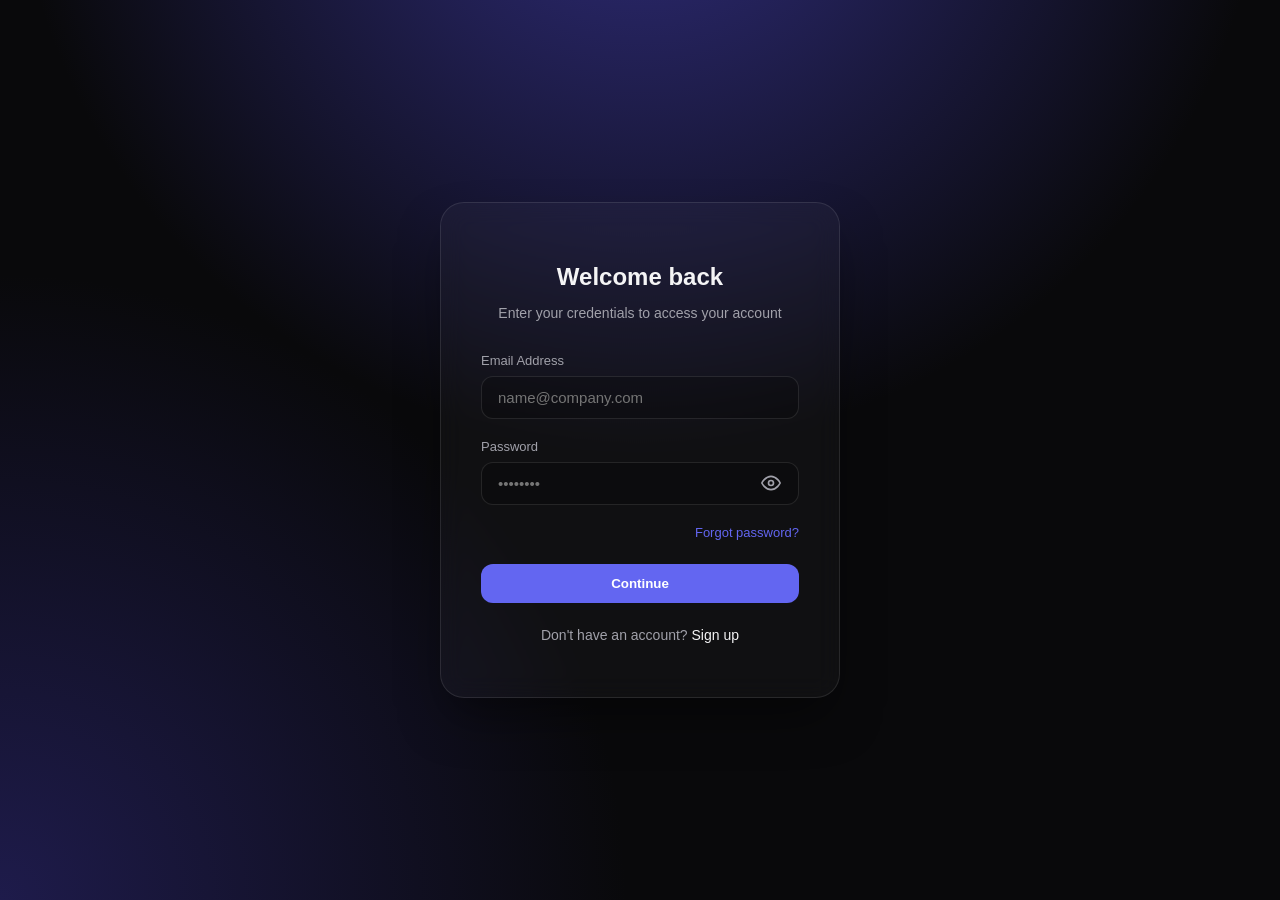
==== index.html @ f5252317 "created login UI with styling and added validation & password toggle" ====
<!DOCTYPE html>
<html lang="en">
<head>
    <meta charset="UTF-8">
    <meta name="viewport" content="width=device-width, initial-scale=1.0">
    <title>Premium Login</title>
    <link rel="stylesheet" href="style.css">
</head>
<body>
    <div class="bg-glow"></div>
    
    <div class="container">
        <form class="login-box">
            <div class="header">
                <h2>Welcome back</h2>
                <p>Enter your credentials to access your account</p>
            </div>

            <div class="input-group">
                <label>Email Address</label>
                <input type="email" placeholder="name@company.com" required>
            </div>

            <div class="input-group">
                <label>Password</label>
                <div class="password-wrapper">
                    <input type="password" id="password" placeholder="••••••••" required>
                    <button type="button" class="toggle-btn" onclick="togglePassword()">
                        <svg xmlns="http://www.w3.org/2000/svg" width="20" height="20" viewBox="0 0 24 24" fill="none" stroke="currentColor" stroke-width="2" stroke-linecap="round" stroke-linejoin="round"><path d="M1 12s4-8 11-8 11 8 11 8-4 8-11 8-11-8-11-8z"></path><circle cx="12" cy="12" r="3"></circle></svg>
                    </button>
                </div>
            </div>

            <div class="actions">
                <a href="#" class="forgot-link">Forgot password?</a>
            </div>

            <button type="submit" class="submit-btn">Continue</button>
            
            <p class="footer-text">Don't have an account? <a href="#">Sign up</a></p>
        </form>
    </div>

    <script src="script.js"></script>
</body>
</html>
---- style.css ----
:root {
    --primary: #6366f1;
    --bg-dark: #09090b;
    --card-bg: rgba(255, 255, 255, 0.03);
    --border: rgba(255, 255, 255, 0.1);
    --text-main: #f4f4f5;
    --text-muted: #a1a1aa;
}

body {
    margin: 0;
    font-family: 'Inter', -apple-system, sans-serif;
    background-color: var(--bg-dark);
    color: var(--text-main);
    display: flex;
    justify-content: center;
    align-items: center;
    height: 100vh;
    overflow: hidden;
}

/* Background mesh gradient effect */
.bg-glow {
    position: absolute;
    top: 0; left: 0; right: 0; bottom: 0;
    background: radial-gradient(circle at 50% -20%, #312e81 0%, transparent 50%),
                radial-gradient(circle at 0% 100%, #1e1b4b 0%, transparent 40%);
    z-index: -1;
}

.container {
    width: 100%;
    max-width: 400px;
    padding: 20px;
}

.login-box {
    background: var(--card-bg);
    backdrop-filter: blur(12px);
    border: 1px solid var(--border);
    padding: 40px;
    border-radius: 24px;
    box-shadow: 0 25px 50px -12px rgba(0, 0, 0, 0.5);
}

.header { text-align: center; margin-bottom: 32px; }
.header h2 { font-size: 24px; font-weight: 600; margin-bottom: 8px; }
.header p { color: var(--text-muted); font-size: 14px; }

.input-group { margin-bottom: 20px; }
.input-group label { display: block; font-size: 13px; font-weight: 500; margin-bottom: 8px; color: var(--text-muted); }

input {
    width: 100%;
    padding: 12px 16px;
    background: rgba(0, 0, 0, 0.2);
    border: 1px solid var(--border);
    border-radius: 12px;
    color: white;
    font-size: 15px;
    transition: all 0.2s ease;
    box-sizing: border-box;
}

input:focus {
    outline: none;
    border-color: var(--primary);
    box-shadow: 0 0 0 4px rgba(99, 102, 241, 0.1);
}

.password-wrapper { position: relative; }
.toggle-btn {
    position: absolute;
    right: 12px; top: 50%;
    transform: translateY(-50%);
    background: none; border: none; color: var(--text-muted);
    cursor: pointer; display: flex;
}

.actions { display: flex; justify-content: flex-end; margin-bottom: 24px; }
.forgot-link { font-size: 13px; color: var(--primary); text-decoration: none; }

.submit-btn {
    width: 100%;
    padding: 12px;
    background: var(--primary);
    color: white;
    border: none;
    border-radius: 12px;
    font-weight: 600;
    cursor: pointer;
    transition: transform 0.1s active, opacity 0.2s;
}

.submit-btn:hover { opacity: 0.9; }
.submit-btn:active { transform: scale(0.98); }

.footer-text { text-align: center; font-size: 14px; color: var(--text-muted); margin-top: 24px; }
.footer-text a { color: var(--text-main); text-decoration: none; font-weight: 500; }
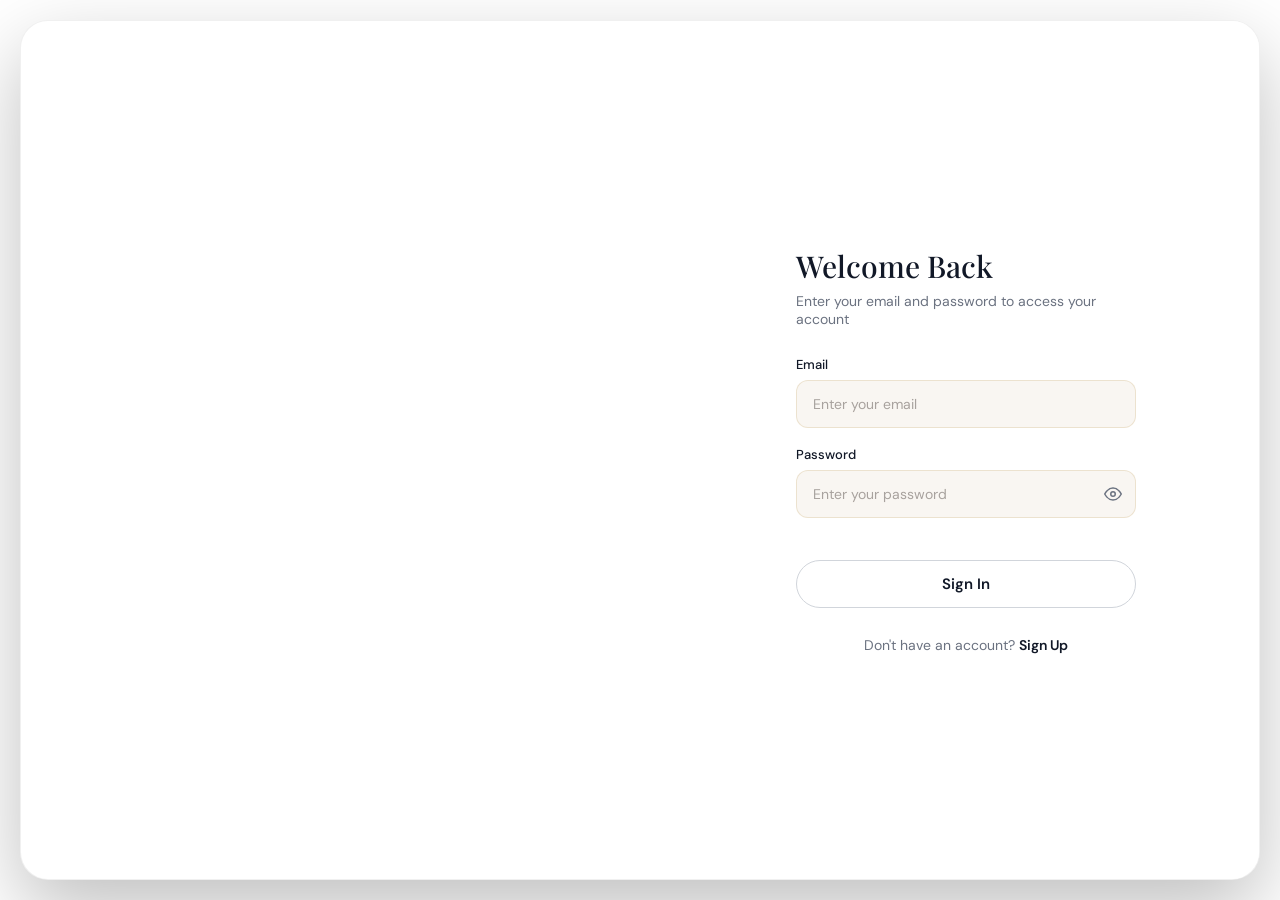
==== commit 99c7325b: "Redesign UI for better UI/UX" ====
--- a/index.html
+++ b/index.html
@@ -3,44 +3,96 @@
 <head>
     <meta charset="UTF-8">
     <meta name="viewport" content="width=device-width, initial-scale=1.0">
-    <title>Premium Login</title>
+    <title>Login</title>
+
+    <!-- Fonts -->
+    <link rel="preconnect" href="https://fonts.googleapis.com">
+    <link href="https://fonts.googleapis.com/css2?family=Playfair+Display:wght@400;500;600&family=DM+Sans:wght@300;400;500;600&display=swap" rel="stylesheet">
+
     <link rel="stylesheet" href="style.css">
 </head>
 <body>
-    <div class="bg-glow"></div>
-    
-    <div class="container">
-        <form class="login-box">
-            <div class="header">
-                <h2>Welcome back</h2>
-                <p>Enter your credentials to access your account</p>
+
+<div class="outer-card">
+
+    <!-- LEFT PANEL -->
+    <div class="visual-panel">
+        <div class="quote-label">A Wise Quote</div>
+
+        <div class="visual-text">
+            <h1>Get Everything<br>You Want</h1>
+            <p>You can get everything you want if you work hard, trust the process, and stick to the plan.</p>
+        </div>
+    </div>
+
+    <!-- RIGHT PANEL -->
+    <div class="form-panel">
+
+        <form action="auth.php" method="POST" class="form-content">
+
+            <h2>Welcome Back</h2>
+            <p class="subtitle">Enter your email and password to access your account</p>
+
+            <!-- EMAIL -->
+            <div class="input-group">
+                <label>Email</label>
+                <input type="email" name="userId" placeholder="Enter your email" required>
             </div>
 
-            <div class="input-group">
-                <label>Email Address</label>
-                <input type="email" placeholder="name@company.com" required>
-            </div>
-
+            <!-- PASSWORD -->
             <div class="input-group">
                 <label>Password</label>
                 <div class="password-wrapper">
-                    <input type="password" id="password" placeholder="••••••••" required>
+                    <input type="password" id="password" name="password" placeholder="Enter your password" required>
+
                     <button type="button" class="toggle-btn" onclick="togglePassword()">
-                        <svg xmlns="http://www.w3.org/2000/svg" width="20" height="20" viewBox="0 0 24 24" fill="none" stroke="currentColor" stroke-width="2" stroke-linecap="round" stroke-linejoin="round"><path d="M1 12s4-8 11-8 11 8 11 8-4 8-11 8-11-8-11-8z"></path><circle cx="12" cy="12" r="3"></circle></svg>
+                        <svg id="eye-icon" viewBox="0 0 24 24" fill="none" stroke="currentColor" stroke-width="2">
+                            <path d="M1 12s4-8 11-8 11 8 11 8-4 8-11 8-11-8-11-8z"/>
+                            <circle cx="12" cy="12" r="3"/>
+                        </svg>
                     </button>
                 </div>
             </div>
 
-            <div class="actions">
-                <a href="#" class="forgot-link">Forgot password?</a>
-            </div>
+            <!-- ERROR MESSAGE -->
+            <p id="server-error" style="color:red; margin-bottom:10px;"></p>
 
-            <button type="submit" class="submit-btn">Continue</button>
-            
-            <p class="footer-text">Don't have an account? <a href="#">Sign up</a></p>
+            <!-- BUTTON -->
+            <button type="submit" class="submit-btn">
+                <span>Sign In</span>
+            </button>
+
         </form>
+
+        <p class="footer-text">
+            Don't have an account? <a href="signup.html">Sign Up</a>
+        </p>
+
     </div>
+</div>
 
-    <script src="script.js"></script>
+<!-- JS -->
+ <script src="script.js"></script>
+<script>
+    function togglePassword() {
+        const input = document.getElementById('password');
+        const icon = document.getElementById('eye-icon');
+
+        if (input.type === 'password') {
+            input.type = 'text';
+            icon.innerHTML = `
+                <path d="M17.94 17.94A10.07 10.07 0 0 1 12 20c-7 0-11-8-11-8a18.45 18.45 0 0 1 5.06-5.94"/>
+                <line x1="1" y1="1" x2="23" y2="23"/>
+            `;
+        } else {
+            input.type = 'password';
+            icon.innerHTML = `
+                <path d="M1 12s4-8 11-8 11 8 11 8-4 8-11 8-11-8-11-8z"/>
+                <circle cx="12" cy="12" r="3"/>
+            `;
+        }
+    }
+</script>
+
 </body>
 </html>
--- a/style.css
+++ b/style.css
@@ -1,99 +1,269 @@
-:root {
-    --primary: #6366f1;
-    --bg-dark: #09090b;
-    --card-bg: rgba(255, 255, 255, 0.03);
-    --border: rgba(255, 255, 255, 0.1);
-    --text-main: #f4f4f5;
-    --text-muted: #a1a1aa;
-}
-
-body {
-    margin: 0;
-    font-family: 'Inter', -apple-system, sans-serif;
-    background-color: var(--bg-dark);
-    color: var(--text-main);
-    display: flex;
-    justify-content: center;
-    align-items: center;
-    height: 100vh;
-    overflow: hidden;
-}
-
-/* Background mesh gradient effect */
-.bg-glow {
-    position: absolute;
-    top: 0; left: 0; right: 0; bottom: 0;
-    background: radial-gradient(circle at 50% -20%, #312e81 0%, transparent 50%),
-                radial-gradient(circle at 0% 100%, #1e1b4b 0%, transparent 40%);
-    z-index: -1;
-}
-
-.container {
-    width: 100%;
-    max-width: 400px;
-    padding: 20px;
-}
-
-.login-box {
-    background: var(--card-bg);
-    backdrop-filter: blur(12px);
-    border: 1px solid var(--border);
-    padding: 40px;
-    border-radius: 24px;
-    box-shadow: 0 25px 50px -12px rgba(0, 0, 0, 0.5);
-}
-
-.header { text-align: center; margin-bottom: 32px; }
-.header h2 { font-size: 24px; font-weight: 600; margin-bottom: 8px; }
-.header p { color: var(--text-muted); font-size: 14px; }
-
-.input-group { margin-bottom: 20px; }
-.input-group label { display: block; font-size: 13px; font-weight: 500; margin-bottom: 8px; color: var(--text-muted); }
-
-input {
-    width: 100%;
-    padding: 12px 16px;
-    background: rgba(0, 0, 0, 0.2);
-    border: 1px solid var(--border);
-    border-radius: 12px;
-    color: white;
-    font-size: 15px;
-    transition: all 0.2s ease;
-    box-sizing: border-box;
-}
-
-input:focus {
-    outline: none;
-    border-color: var(--primary);
-    box-shadow: 0 0 0 4px rgba(99, 102, 241, 0.1);
-}
-
-.password-wrapper { position: relative; }
-.toggle-btn {
-    position: absolute;
-    right: 12px; top: 50%;
-    transform: translateY(-50%);
-    background: none; border: none; color: var(--text-muted);
-    cursor: pointer; display: flex;
-}
-
-.actions { display: flex; justify-content: flex-end; margin-bottom: 24px; }
-.forgot-link { font-size: 13px; color: var(--primary); text-decoration: none; }
-
-.submit-btn {
-    width: 100%;
-    padding: 12px;
-    background: var(--primary);
-    color: white;
-    border: none;
-    border-radius: 12px;
-    font-weight: 600;
-    cursor: pointer;
-    transition: transform 0.1s active, opacity 0.2s;
-}
-
-.submit-btn:hover { opacity: 0.9; }
-.submit-btn:active { transform: scale(0.98); }
-
-.footer-text { text-align: center; font-size: 14px; color: var(--text-muted); margin-top: 24px; }
-.footer-text a { color: var(--text-main); text-decoration: none; font-weight: 500; }+
+        :root {
+            --primary: #c8a96a;
+            --text: #111827;
+            --muted: #6b7280;
+            --border: #e5e7eb;
+            --input-bg: #f1f5f9;
+        }
+
+        * { margin: 0; padding: 0; box-sizing: border-box; }
+
+        body {
+            font-family: 'DM Sans', sans-serif;
+            min-height: 100vh;
+
+            margin: 0;
+            padding: 20px;
+
+    
+            display: block;
+
+            background: url('https://images.unsplash.com/photo-1701486485832-6d3af9ca0e60?q=80&w=1228&auto=format&fit=crop&ixlib=rb-4.1.0&ixid=M3wxMjA3fDB8MHxwaG90by1wYWdlfHx8fGVufDB8fHx8fA%3D%3D') center/cover no-repeat fixed;
+        }
+
+        /* ─── OUTER CARD ─── */
+        .outer-card {
+            width: 100%;
+
+            
+            height: calc(100vh - 40px); 
+
+            background: white;
+            border-radius: 28px;
+            display: flex;
+
+            border: 1px solid rgba(0, 0, 0, 0.06);
+            box-shadow: 0 30px 80px rgba(0, 0, 0, 0.25);
+
+            overflow: hidden;
+        }
+        /* ─── LEFT: VISUAL PANEL ─── */
+        .visual-panel {
+            flex: 1.1;
+
+            /* SAME image as body */
+            background: url('https://images.unsplash.com/photo-1701486485832-6d3af9ca0e60?q=80&w=1228&auto=format&fit=crop&ixlib=rb-4.1.0&ixid=M3wxMjA3fDB8MHxwaG90by1wYWdlfHx8fGVufDB8fHx8fA%3D%3D') center/cover no-repeat fixed;
+
+            position: relative;
+            display: flex;
+            flex-direction: column;
+            justify-content: space-between;
+            padding: 36px 40px;
+            color: white;
+
+            border-radius: 20px;
+            margin: 12px;
+            overflow: hidden;
+        }
+
+
+        .quote-label {
+            position: relative;
+            z-index: 2;
+            display: flex;
+            align-items: center;
+            gap: 12px;
+            font-size: 11px;
+            font-weight: 500;
+            letter-spacing: 0.15em;
+            text-transform: uppercase;
+            opacity: 0.85;
+        }
+
+        .quote-label::after {
+            content: "";
+            display: block;
+            width: 48px;
+            height: 1px;
+            background: rgba(255,255,255,0.6);
+        }
+
+        .visual-text {
+            position: relative;
+            z-index: 2;
+        }
+
+        .visual-text h1 {
+            font-family: 'Playfair Display', serif;
+            font-size: 46px;
+            font-weight: 400;
+            line-height: 1.15;
+            margin-bottom: 14px;
+        }
+
+        .visual-text p {
+            font-size: 14px;
+            line-height: 1.7;
+            opacity: 0.75;
+            max-width: 280px;
+        }
+
+        /* ─── RIGHT: FORM PANEL ─── */
+        .form-panel {
+            flex: 1;
+            display: flex;
+            flex-direction: column;
+            align-items: center;
+            justify-content: center;
+            padding: 48px 44px;
+            background: white;
+        }
+
+        .brand {
+            display: flex;
+            align-items: center;
+            gap: 8px;
+            align-self: flex-start;
+            margin-bottom: 32px;
+            font-size: 15px;
+            font-weight: 600;
+            color: var(--text);
+            letter-spacing: -0.02em;
+        }
+
+        .brand svg { width: 22px; height: 22px; }
+
+        .form-content {
+            width: 100%;
+            max-width: 340px;
+        }
+
+        .form-content h2 {
+            font-family: 'Playfair Display', serif;
+            font-size: 30px;
+            font-weight: 500;
+            color: var(--text);
+            margin-bottom: 6px;
+        }
+
+        .subtitle {
+            font-size: 14px;
+            color: var(--muted);
+            margin-bottom: 28px;
+        }
+
+        .input-group { margin-bottom: 18px; }
+
+        .input-group label {
+            display: block;
+            font-size: 13px;
+            font-weight: 500;
+            color: var(--text);
+            margin-bottom: 7px;
+        }
+
+        .input-group input {
+            width: 100%;
+            padding: 14px 16px;
+
+            border-radius: 12px;
+
+            background: rgba(248, 245, 240, 0.85);
+            backdrop-filter: blur(8px);
+
+            border: 1px solid rgba(200, 169, 106, 0.25);
+
+            color: var(--text);
+            font-family: 'DM Sans', sans-serif;
+            font-size: 14px;
+
+            transition: all 0.25s ease;
+        }
+
+        /* Placeholder */
+        .input-group input::placeholder {
+            color: #a8a29e;
+        }
+
+        /* Focus effect */
+        .input-group input:focus {
+            outline: none;
+
+            background: rgba(255, 251, 240, 0.95);
+
+            border-color: #c8a96a;
+
+            box-shadow: 
+                0 0 0 3px rgba(200, 169, 106, 0.2),
+                0 8px 20px rgba(0, 0, 0, 0.05);
+        }
+
+        .password-wrapper { position: relative; }
+        .password-wrapper input { padding-right: 44px; }
+
+        .toggle-btn {
+            position: absolute;
+            right: 14px;
+            top: 50%;
+            transform: translateY(-50%);
+            background: none;
+            border: none;
+            cursor: pointer;
+            color: var(--muted);
+            display: flex;
+            align-items: center;
+        }
+
+        .toggle-btn svg { width: 18px; height: 18px; }
+
+        /* ─── SIGN IN BUTTON — original fill ─── */
+        .submit-btn {
+            width: 100%;
+            padding: 13px;
+            margin-top: 24px;
+            border-radius: 30px;
+
+            background: transparent;
+            color: var(--text);
+            border: 1.5px solid #d1d5db;
+
+            font-family: 'DM Sans', sans-serif;
+            font-weight: 600;
+            font-size: 15px;
+            cursor: pointer;
+
+            position: relative;
+            overflow: hidden;
+        }
+
+        .submit-btn::before {
+            content: "";
+            position: absolute;
+            inset: 0;
+            background: var(--primary);
+            transform: scaleX(0);
+            transform-origin: left;
+            transition: transform 0.3s ease;
+            z-index: 0;
+        }
+
+        .submit-btn span {
+            position: relative;
+            z-index: 1;
+        }
+
+        .submit-btn:hover::before { transform: scaleX(1); }
+        .submit-btn:hover { color: white; border-color: var(--primary); }
+
+        .footer-text {
+            margin-top: 28px;
+            font-size: 14px;
+            color: var(--muted);
+            text-align: center;
+        }
+
+        .footer-text a {
+            color: var(--text);
+            font-weight: 600;
+            text-decoration: none;
+        }
+
+        .footer-text a:hover { text-decoration: underline; }
+
+        @media (max-width: 700px) {
+            .outer-card { flex-direction: column; }
+            .visual-panel { min-height: 200px; margin: 10px 10px 0; flex: none; }
+            .visual-text h1 { font-size: 32px; }
+            .form-panel { padding: 32px 24px; }
+        }
